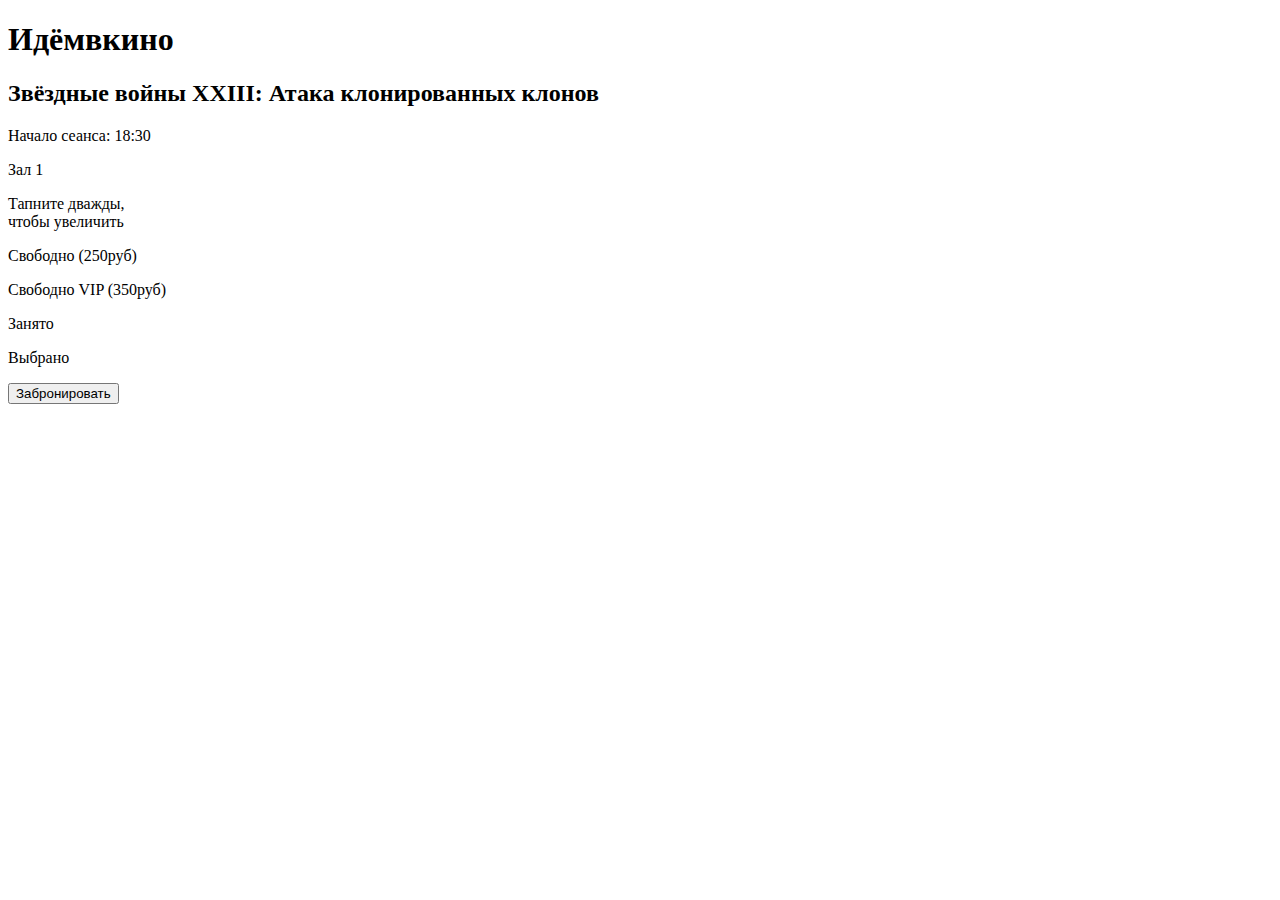
==== hall.html @ 2652bc32 "diplom" ====
<!DOCTYPE html>
<html lang="ru">

<head>
  <meta charset="UTF-8">
  <meta name="viewport" content="width=device-width, initial-scale=1.0">
  <meta http-equiv="X-UA-Compatible" content="ie=edge">
  <title>ИдёмВКино</title>
  <link rel="stylesheet" href="css/normalize.css">
  <link rel="stylesheet" href="css/styles.css">
  <link href="https://fonts.googleapis.com/css?family=Roboto:100,300,400,500,700,900&amp;subset=cyrillic,cyrillic-ext,latin-ext" rel="stylesheet">
</head>

<body>
  <header class="page-header">
    <h1 class="page-header__title">Идём<span>в</span>кино</h1>
  </header>
  
  <main>
    <section class="buying">
      <div class="buying__info">
        <div class="buying__info-description">
          <h2 class="buying__info-title">Звёздные войны XXIII: Атака клонированных клонов</h2>
          <p class="buying__info-start">Начало сеанса: 18:30</p>
          <p class="buying__info-hall">Зал 1</p>          
        </div>
        <div class="buying__info-hint">
          <p>Тапните дважды,<br>чтобы увеличить</p>
        </div>
      </div>
      <div class="conf-step">
        <div class="conf-step__wrapper">
          <div class="conf-step__row">
            <span class="conf-step__chair conf-step__chair_disabled"></span><span class="conf-step__chair conf-step__chair_disabled"></span>
            <span class="conf-step__chair conf-step__chair_disabled"></span><span class="conf-step__chair conf-step__chair_disabled"></span>
              <span class="conf-step__chair conf-step__chair_disabled"></span><span class="conf-step__chair conf-step__chair_standart"></span>
              <span class="conf-step__chair conf-step__chair_standart"></span><span class="conf-step__chair conf-step__chair_disabled"></span>
              <span class="conf-step__chair conf-step__chair_disabled"></span><span class="conf-step__chair conf-step__chair_disabled"></span>
            <span class="conf-step__chair conf-step__chair_disabled"></span><span class="conf-step__chair conf-step__chair_disabled"></span>
            </div>  

            <div class="conf-step__row">
              <span class="conf-step__chair conf-step__chair_disabled"></span><span class="conf-step__chair conf-step__chair_disabled"></span>
              <span class="conf-step__chair conf-step__chair_disabled"></span><span class="conf-step__chair conf-step__chair_disabled"></span>
              <span class="conf-step__chair conf-step__chair_taken"></span><span class="conf-step__chair conf-step__chair_standart"></span>
              <span class="conf-step__chair conf-step__chair_standart"></span><span class="conf-step__chair conf-step__chair_standart"></span>
              <span class="conf-step__chair conf-step__chair_disabled"></span><span class="conf-step__chair conf-step__chair_disabled"></span>
              <span class="conf-step__chair conf-step__chair_disabled"></span><span class="conf-step__chair conf-step__chair_disabled"></span>
            </div>  

            <div class="conf-step__row">
              <span class="conf-step__chair conf-step__chair_disabled"></span><span class="conf-step__chair conf-step__chair_standart"></span>
              <span class="conf-step__chair conf-step__chair_standart"></span><span class="conf-step__chair conf-step__chair_standart"></span>
              <span class="conf-step__chair conf-step__chair_standart"></span><span class="conf-step__chair conf-step__chair_standart"></span>
              <span class="conf-step__chair conf-step__chair_standart"></span><span class="conf-step__chair conf-step__chair_standart"></span>
              <span class="conf-step__chair conf-step__chair_standart"></span><span class="conf-step__chair conf-step__chair_disabled"></span>
              <span class="conf-step__chair conf-step__chair_disabled"></span><span class="conf-step__chair conf-step__chair_disabled"></span>
            </div>  

            <div class="conf-step__row">
              <span class="conf-step__chair conf-step__chair_standart"></span><span class="conf-step__chair conf-step__chair_standart"></span>
              <span class="conf-step__chair conf-step__chair_standart"></span><span class="conf-step__chair conf-step__chair_standart"></span>
              <span class="conf-step__chair conf-step__chair_standart"></span><span class="conf-step__chair conf-step__chair_vip"></span>
              <span class="conf-step__chair conf-step__chair_vip"></span><span class="conf-step__chair conf-step__chair_standart"></span>
              <span class="conf-step__chair conf-step__chair_standart"></span><span class="conf-step__chair conf-step__chair_disabled"></span>
              <span class="conf-step__chair conf-step__chair_disabled"></span><span class="conf-step__chair conf-step__chair_disabled"></span>
            </div>  

            <div class="conf-step__row">
              <span class="conf-step__chair conf-step__chair_standart"></span><span class="conf-step__chair conf-step__chair_standart"></span>
              <span class="conf-step__chair conf-step__chair_standart"></span><span class="conf-step__chair conf-step__chair_standart"></span>
              <span class="conf-step__chair conf-step__chair_vip"></span><span class="conf-step__chair conf-step__chair_vip"></span>
              <span class="conf-step__chair conf-step__chair_vip"></span><span class="conf-step__chair conf-step__chair_vip"></span>
              <span class="conf-step__chair conf-step__chair_standart"></span><span class="conf-step__chair conf-step__chair_disabled"></span>
              <span class="conf-step__chair conf-step__chair_disabled"></span><span class="conf-step__chair conf-step__chair_disabled"></span>
            </div>  

            <div class="conf-step__row">
              <span class="conf-step__chair conf-step__chair_standart"></span><span class="conf-step__chair conf-step__chair_standart"></span>
              <span class="conf-step__chair conf-step__chair_standart"></span><span class="conf-step__chair conf-step__chair_standart"></span>
              <span class="conf-step__chair conf-step__chair_vip"></span><span class="conf-step__chair conf-step__chair_taken"></span>
              <span class="conf-step__chair conf-step__chair_taken"></span><span class="conf-step__chair conf-step__chair_taken"></span>
              <span class="conf-step__chair conf-step__chair_standart"></span><span class="conf-step__chair conf-step__chair_disabled"></span>
              <span class="conf-step__chair conf-step__chair_disabled"></span><span class="conf-step__chair conf-step__chair_disabled"></span>
            </div>  

            <div class="conf-step__row">
              <span class="conf-step__chair conf-step__chair_standart"></span><span class="conf-step__chair conf-step__chair_standart"></span>
              <span class="conf-step__chair conf-step__chair_standart"></span><span class="conf-step__chair conf-step__chair_standart"></span>
              <span class="conf-step__chair conf-step__chair_vip"></span><span class="conf-step__chair conf-step__chair_taken"></span>
              <span class="conf-step__chair conf-step__chair_taken"></span><span class="conf-step__chair conf-step__chair_vip"></span>
              <span class="conf-step__chair conf-step__chair_standart"></span><span class="conf-step__chair conf-step__chair_disabled"></span>
              <span class="conf-step__chair conf-step__chair_disabled"></span><span class="conf-step__chair conf-step__chair_disabled"></span>
            </div>  

            <div class="conf-step__row">
              <span class="conf-step__chair conf-step__chair_standart"></span><span class="conf-step__chair conf-step__chair_standart"></span>
              <span class="conf-step__chair conf-step__chair_standart"></span><span class="conf-step__chair conf-step__chair_standart"></span>
              <span class="conf-step__chair conf-step__chair_standart"></span><span class="conf-step__chair conf-step__chair_selected"></span>
              <span class="conf-step__chair conf-step__chair_selected"></span><span class="conf-step__chair conf-step__chair_standart"></span>
              <span class="conf-step__chair conf-step__chair_standart"></span><span class="conf-step__chair conf-step__chair_disabled"></span>
              <span class="conf-step__chair conf-step__chair_disabled"></span><span class="conf-step__chair conf-step__chair_disabled"></span>
            </div>  

            <div class="conf-step__row">
              <span class="conf-step__chair conf-step__chair_standart"></span><span class="conf-step__chair conf-step__chair_taken"></span>
              <span class="conf-step__chair conf-step__chair_standart"></span><span class="conf-step__chair conf-step__chair_taken"></span>
              <span class="conf-step__chair conf-step__chair_standart"></span><span class="conf-step__chair conf-step__chair_taken"></span>
              <span class="conf-step__chair conf-step__chair_standart"></span><span class="conf-step__chair conf-step__chair_standart"></span>
              <span class="conf-step__chair conf-step__chair_standart"></span><span class="conf-step__chair conf-step__chair_standart"></span>
              <span class="conf-step__chair conf-step__chair_standart"></span><span class="conf-step__chair conf-step__chair_standart"></span>
            </div>  

            <div class="conf-step__row">
              <span class="conf-step__chair conf-step__chair_standart"></span><span class="conf-step__chair conf-step__chair_standart"></span>
              <span class="conf-step__chair conf-step__chair_standart"></span><span class="conf-step__chair conf-step__chair_standart"></span>
              <span class="conf-step__chair conf-step__chair_standart"></span><span class="conf-step__chair conf-step__chair_taken"></span>
              <span class="conf-step__chair conf-step__chair_taken"></span><span class="conf-step__chair conf-step__chair_taken"></span>
              <span class="conf-step__chair conf-step__chair_standart"></span><span class="conf-step__chair conf-step__chair_standart"></span>
              <span class="conf-step__chair conf-step__chair_standart"></span><span class="conf-step__chair conf-step__chair_standart"></span>
            </div>
        </div>
        <div class="conf-step__legend">
          <div class="col">
            <p class="conf-step__legend-price"><span class="conf-step__chair conf-step__chair_standart"></span> Свободно (<span class="conf-step__legend-value price-standart">250</span>руб)</p>
            <p class="conf-step__legend-price"><span class="conf-step__chair conf-step__chair_vip"></span> Свободно VIP (<span class="conf-step__legend-value price-vip">350</span>руб)</p>            
          </div>
          <div class="col">
            <p class="conf-step__legend-price"><span class="conf-step__chair conf-step__chair_taken"></span> Занято</p>
            <p class="conf-step__legend-price"><span class="conf-step__chair conf-step__chair_selected"></span> Выбрано</p>                    
          </div>
        </div>
      </div>
      <button class="acceptin-button"  >Забронировать</button>
    </section>     
  </main>
  <script src="js/request.js"></script>
  <script src="js/hall.js"></script>
</body>
</html>
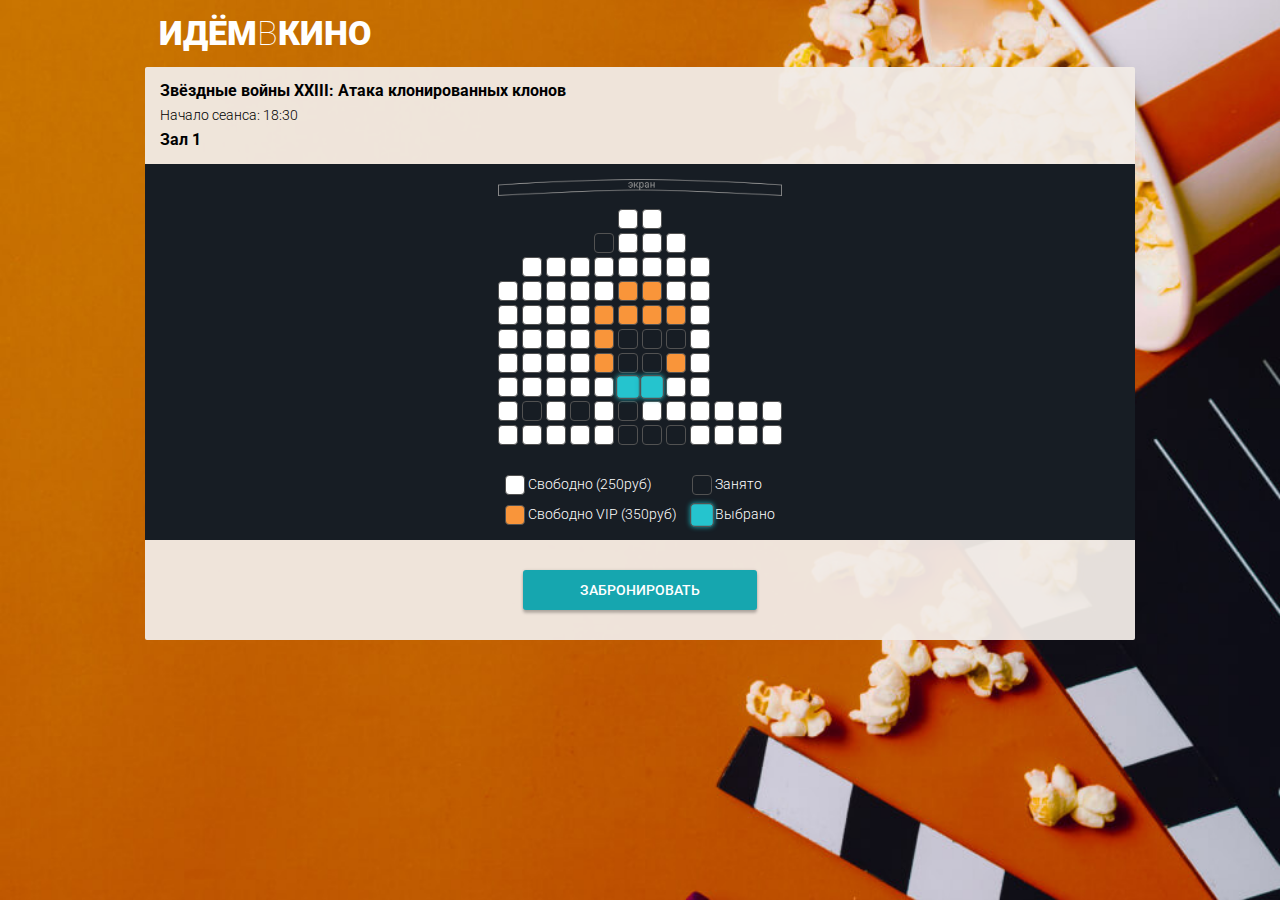
==== commit 0002cd37: "Update hall" ====
--- a/hall.html
+++ b/hall.html
@@ -6,8 +6,8 @@
   <meta name="viewport" content="width=device-width, initial-scale=1.0">
   <meta http-equiv="X-UA-Compatible" content="ie=edge">
   <title>ИдёмВКино</title>
-  <link rel="stylesheet" href="css/normalize.css">
-  <link rel="stylesheet" href="css/styles.css">
+  <link rel="stylesheet" href="client/css/normalize.css">
+  <link rel="stylesheet" href="client/css/styles.css">
   <link href="https://fonts.googleapis.com/css?family=Roboto:100,300,400,500,700,900&amp;subset=cyrillic,cyrillic-ext,latin-ext" rel="stylesheet">
 </head>
 
@@ -134,7 +134,7 @@
       <button class="acceptin-button"  >Забронировать</button>
     </section>     
   </main>
-  <script src="js/request.js"></script>
-  <script src="js/hall.js"></script>
+  <script src="client/js/request.js"></script>
+  <script src="client/js/hall.js"></script>
 </body>
 </html>--- a/client/css/styles.css
+++ b/client/css/styles.css
@@ -0,0 +1,469 @@
+@charset "UTF-8";
+* {
+  margin: 0;
+  padding: 0;
+  box-sizing: border-box;
+}
+
+html {
+  font-family: "Roboto", sans-serif;
+  font-size: 62.5%;
+}
+
+body {
+  background-image: url("../i/background.jpg");
+  background-size: cover;
+  background-attachment: fixed;
+  background-position: right;
+}
+
+.page-header {
+  padding: 1.4rem;
+}
+
+.page-header__title {
+  margin: 0;
+  font-weight: 900;
+  font-size: 3.4rem;
+  color: #FFFFFF;
+  text-transform: uppercase;
+}
+.page-header__title span {
+  font-weight: 100;
+}
+
+/* ~~~~~~~~~~~~ Главная ~~~~~~~~~~~~ */
+.page-nav {
+  position: sticky;
+  top: 2px;
+  padding-bottom: 1rem;
+  display: flex;
+  flex-wrap: nowrap;
+  align-items: stretch;
+  color: #000000;
+  z-index: 10;
+}
+.page-nav .page-nav__day {
+  flex-basis: calc(100% / 8);
+  font-size: 1.2rem;
+  padding: 1rem;
+  background: rgba(255, 255, 255, 0.9);
+  box-shadow: 0px 2px 2px rgba(0, 0, 0, 0.24), 0px 0px 2px rgba(0, 0, 0, 0.12);
+  border-radius: 2px;
+  text-decoration: none;
+  color: #000000;
+}
+.page-nav .page-nav__day + .page-nav__day {
+  margin-left: 1px;
+}
+.page-nav .page-nav__day .page-nav__day-week::after {
+  content: ',';
+}
+.page-nav .page-nav__day .page-nav__day-number::before {
+  content: ' ';
+}
+.page-nav .page-nav__day .page-nav__day-week, .page-nav .page-nav__day .page-nav__day-number {
+  display: block;
+}
+.page-nav .page-nav__day_chosen {
+  flex-grow: 1;
+  background-color: #FFFFFF;
+  font-weight: 700;
+  transform: scale(1.1);
+}
+.page-nav .page-nav__day_weekend {
+  color: #DE2121;
+}
+.page-nav .page-nav__day_next {
+  text-align: center;
+}
+.page-nav .page-nav__day_next::before {
+  content: '>';
+  font-family: monospace;
+  font-weight: 700;
+  font-size: 2.4rem;
+}
+.page-nav .page-nav__day_today .page-nav__day-week::before {
+  content: 'Сегодня';
+  display: block;
+}
+.page-nav .page-nav__day_today .page-nav__day-week, .page-nav .page-nav__day_today .page-nav__day-number {
+  display: inline;
+}
+
+.movie {
+  position: relative;
+  padding: 1.5rem;
+  margin-top: 3rem;
+  background: rgba(241, 235, 230, 0.95);
+  color: #000000;
+}
+.movie .movie__info {
+  display: flex;
+}
+.movie .movie__poster {
+  position: relative;
+  width: 12.5rem;
+  height: 17.5rem;
+  /*    left: 1.5rem;
+      top: -1.5rem;*/
+}
+.movie .movie__poster .movie__poster-image {
+  position: relative;
+  top: -3rem;
+  width: 12.5rem;
+  height: 17.5rem;
+}
+.movie .movie__poster::after {
+  content: '';
+  display: block;
+  position: absolute;
+  right: -0.7rem;
+  top: -3rem;
+  border: 1.5rem solid transparent;
+  border-bottom: 0 solid transparent;
+  border-right: 0 solid transparent;
+  border-left: 0.7rem solid #772720;
+}
+.movie .movie__description {
+  flex-grow: 1;
+  padding-left: 1.5rem;
+}
+.movie .movie__title {
+  font-weight: 700;
+  font-size: 1.6rem;
+}
+.movie .movie__synopsis {
+  font-size: 1.4rem;
+  margin-top: 1rem;
+}
+.movie .movie__data {
+  font-size: 1.4rem;
+  font-weight: 300;
+  margin-top: 1rem;
+}
+.movie .movie-seances__hall + .movie-seances__hall {
+  margin-top: 2rem;
+}
+.movie .movie-seances__hall .movie-seances__hall-title {
+  font-weight: 700;
+  font-size: 1.6rem;
+}
+.movie .movie-seances__hall .movie-seances__list {
+  margin-top: 0.7rem;
+  font-size: 0;
+}
+.movie .movie-seances__hall .movie-seances__time-block {
+  display: inline-block;
+  margin-bottom: 4px;
+}
+.movie .movie-seances__hall .movie-seances__time-block:nth-last-of-type(n + 1) {
+  margin-right: 4px;
+}
+.movie .movie-seances__hall .movie-seances__time {
+  display: block;
+  padding: 8px;
+  box-shadow: 0px 2px 2px rgba(0, 0, 0, 0.24), 0px 0px 2px rgba(0, 0, 0, 0.12);
+  border-radius: 2px;
+  background-color: #FFFFFF;
+  color: #000000;
+  text-decoration: none;
+  font-size: 1.5rem;
+}
+
+/* ~~~~~~~~~~~~ Кинозал ~~~~~~~~~~~~ */
+.acceptin-button {
+  display: block;
+  margin: 3rem auto 0;
+  box-shadow: 0px 3px 3px rgba(0, 0, 0, 0.24), 0px 0px 3px rgba(0, 0, 0, 0.12);
+  border-radius: 3px;
+  border: none;
+  padding: 12px 57px;
+  text-transform: uppercase;
+  font-weight: 500;
+  font-size: 1.4rem;
+  background-color: #16A6AF;
+  color: #FFFFFF;
+}
+
+.buying {
+  background-color: rgba(241, 235, 230, 0.95);
+  padding-bottom: 3rem;
+}
+
+.buying__info {
+  display: flex;
+  align-items: center;
+  justify-content: space-between;
+  padding: 1.5rem;
+}
+.buying__info .buying__info-description {
+  padding-right: 1.5rem;
+}
+.buying__info .buying__info-title, .buying__info .buying__info-hall {
+  font-size: 1.6rem;
+  font-weight: 700;
+}
+.buying__info .buying__info-start {
+  font-size: 1.4rem;
+  font-weight: 300;
+  margin: 0.7rem 0;
+}
+.buying__info .buying__info-hint {
+  position: relative;
+  font-weight: 300;
+  font-size: 1.4rem;
+  text-align: center;
+}
+.buying__info .buying__info-hint p {
+  position: relative;
+  width: 10rem;
+}
+.buying__info .buying__info-hint p::before {
+  content: '';
+  position: absolute;
+  left: -1rem;
+  top: calc(50% - 1.6rem);
+  display: block;
+  width: 2.4rem;
+  height: 3.2rem;
+  background-image: url(../i/hint.png);
+  background-size: 2.4rem 3.2rem;
+}
+
+.conf-step {
+  text-align: center;
+  background-color: #171D24;
+  padding: 1.5rem 3rem 1.5rem;
+}
+
+.conf-step__wrapper {
+  font-size: 0;
+  display: inline-block;
+  background-image: url(../i/screen.png);
+  background-position: top;
+  background-repeat: no-repeat;
+  background-size: 100%;
+  padding-top: 3rem;
+}
+.conf-step__wrapper::before {
+  content: '';
+}
+
+.conf-step__row + .conf-step__row {
+  margin-top: 4px;
+}
+
+.conf-step__chair {
+  display: inline-block;
+  vertical-align: middle;
+  width: 2rem;
+  height: 2rem;
+  border: 1px solid #525252;
+  box-sizing: border-box;
+  border-radius: 4px;
+}
+.conf-step__chair:not(:first-of-type) {
+  margin-left: 4px;
+}
+
+.conf-step__chair_disabled {
+  opacity: 0;
+}
+
+.conf-step__chair_standart {
+  background-color: #FFFFFF;
+}
+
+.conf-step__chair_vip {
+  background-color: #F9953A;
+}
+
+.conf-step__chair_taken {
+  background-color: transparent;
+}
+
+.conf-step__chair_selected {
+  background-color: #25C4CE;
+  box-shadow: 0px 0px 4px #16A6AF;
+  transform: scale(1.2);
+}
+
+.conf-step__legend {
+  padding-top: 3rem;
+  font-size: 1.4rem;
+  font-weight: 300;
+  color: #FFFFFF;
+  display: flex;
+  flex-wrap: nowrap;
+  text-align: left;
+}
+.conf-step__legend .col {
+  max-width: 25rem;
+}
+.conf-step__legend .col:first-of-type {
+  padding-right: 1.5rem;
+  margin-left: auto;
+}
+.conf-step__legend .col:last-of-type {
+  margin-right: auto;
+}
+.conf-step__legend .conf-step__legend-price + .conf-step__legend-price {
+  margin-top: 1rem;
+}
+
+/* ~~~~~~~~~~~~ Билет ~~~~~~~~~~~~ */
+.tichet__check, .ticket__info-wrapper {
+  padding-left: 1.5rem;
+  padding-right: 1.5rem;
+  background-color: rgba(241, 235, 230, 0.95);
+}
+
+.tichet__check {
+  position: relative;
+  padding-top: 2.5rem;
+  padding-bottom: 2.5rem;
+}
+.tichet__check::before {
+  content: '';
+  display: block;
+  position: absolute;
+  top: -3px;
+  left: 0;
+  right: 0;
+  height: 3px;
+  background-image: url(../i/border-top.png);
+  background-size: 10px 3px;
+}
+.tichet__check::after {
+  content: '';
+  display: block;
+  position: absolute;
+  bottom: -3px;
+  left: 0;
+  right: 0;
+  height: 3px;
+  background-image: url(../i/border-bottom.png);
+  background-size: 10px 3px;
+}
+
+.ticket__info-wrapper {
+  position: relative;
+  margin-top: 6px;
+  padding-top: 2rem;
+  padding-bottom: 3rem;
+}
+.ticket__info-wrapper::before {
+  content: '';
+  display: block;
+  position: absolute;
+  top: -3px;
+  left: 0;
+  right: 0;
+  height: 3px;
+  background-image: url(../i/border-top.png);
+  background-size: 10px 3px;
+}
+.ticket__info-wrapper::after {
+  content: '';
+  display: block;
+  position: absolute;
+  bottom: -3px;
+  left: 0;
+  right: 0;
+  height: 3px;
+  background-image: url(../i/border-bottom.png);
+  background-size: 10px 3px;
+}
+
+.ticket__check-title {
+  font-weight: 700;
+  font-size: 2.2rem;
+  text-transform: uppercase;
+  color: #C76F00;
+}
+
+.ticket__info {
+  font-size: 1.6rem;
+  color: #000000;
+}
+.ticket__info + .ticket__info {
+  margin-top: 1rem;
+}
+
+.ticket__details {
+  font-weight: 700;
+}
+
+.ticket__hint {
+  font-weight: 300;
+  font-size: 1.4rem;
+  margin-top: 3rem;
+}
+.ticket__hint + .ticket__hint {
+  margin-top: 1rem;
+}
+
+.ticket__info-qr {
+  display: block;
+  margin: 3rem auto 0;
+  width: 20rem;
+  height: 20rem;
+}
+
+@media screen and (min-width: 479px) {
+  .page-nav .page-nav__day {
+    padding: 1rem 2rem;
+  }
+
+  .buying-scale {
+    transform: scale(1.5);
+  }
+
+}
+@media screen and (min-width: 990px) {
+  .page-header, nav, main {
+    width: 990px;
+    margin: auto;
+  }
+
+  .movie, .buying {
+    border-radius: 2px;
+  }
+
+  .buying__info-hint {
+    display: none;
+  }
+}
+
+@media screen and (max-width: 478px) {
+  .movie__info {
+    flex-direction: column;
+    margin-bottom: 2rem;
+  }
+
+  .conf-step {
+    padding-left: 1.5rem;
+    padding-right: 1.5rem;
+  }
+
+  .buying-scale {
+    transform: scale(1.5);
+  }
+  
+}
+
+
+/*================================================================*/
+
+.movie .movie-seances__hall .acceptin-button-disabled {
+ background-color: #888888;
+ pointer-events: none
+}
+
+.acceptin-button:disabled {
+  background-color: #888888;
+  pointer-events: none
+ }
+
+
